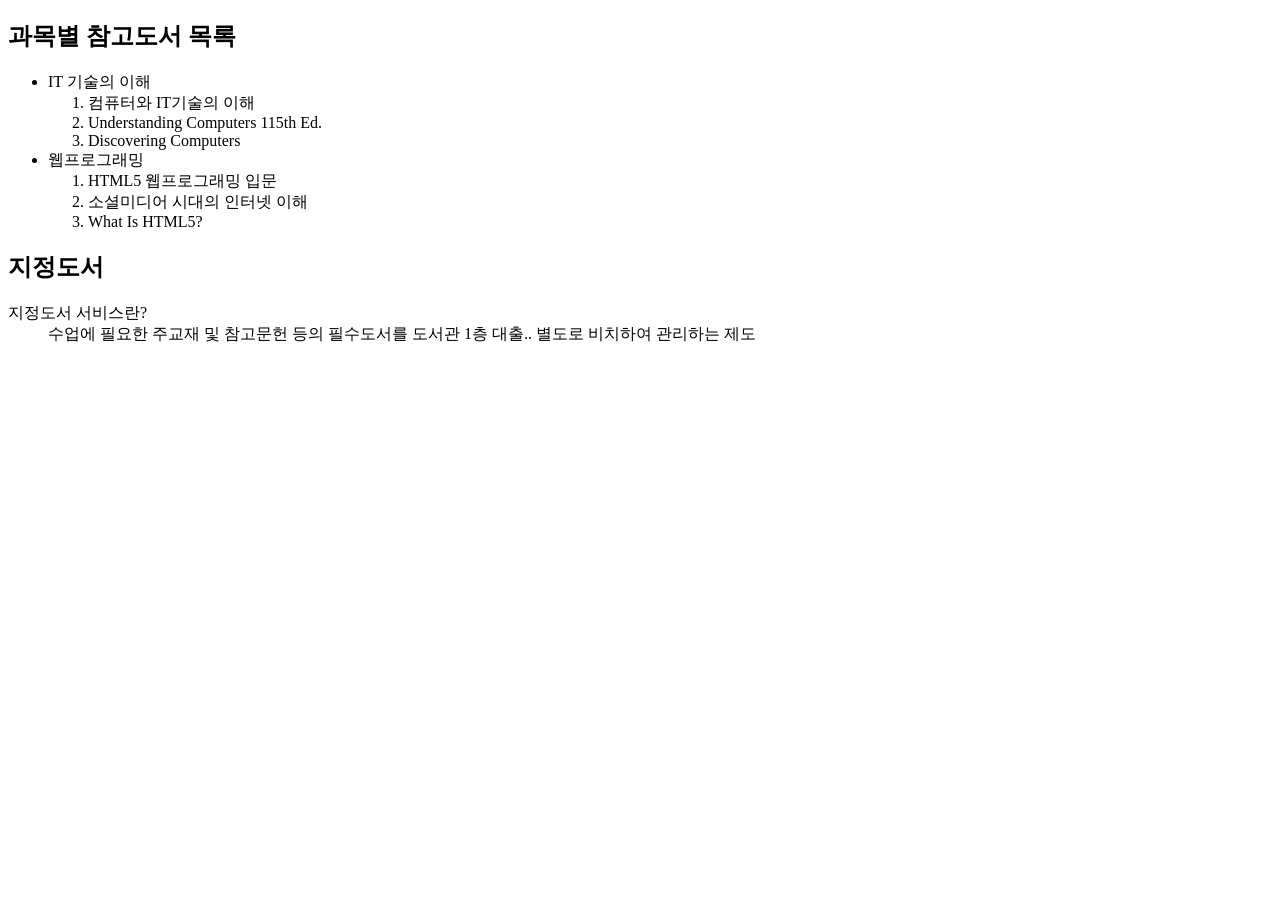
==== index.html @ 1517bb28 "배포 변경" ====
<!DOCTYPE html>
<html>
    <head>
        <meta charset="UTF-8">
    </head>
    <body>
        <h2>과목별 참고도서 목록</h2>
        <ul>
            <li>IT 기술의 이해</li>
            <ol>
                <li>컴퓨터와 IT기술의 이해</li>
                <li>Understanding Computers 115th Ed.</li>
                <li>Discovering Computers</li>
            </ol>
            <li>웹프로그래밍</li>
            <ol>
                <li>HTML5 웹프로그래밍 입문</li>
                <li>소셜미디어 시대의 인터넷 이해</li>
                <li> What Is HTML5?</li>
            </ol>
        </ul>
        <h2>지정도서</h2>
        <dl>
            <dt>지정도서 서비스란?</dt>
            <dd>수업에 필요한 주교재 및 참고문헌 등의 필수도서를 도서관 1층 대출..
                별도로 비치하여 관리하는 제도</dd>
        </dl>
    </body>
</html>
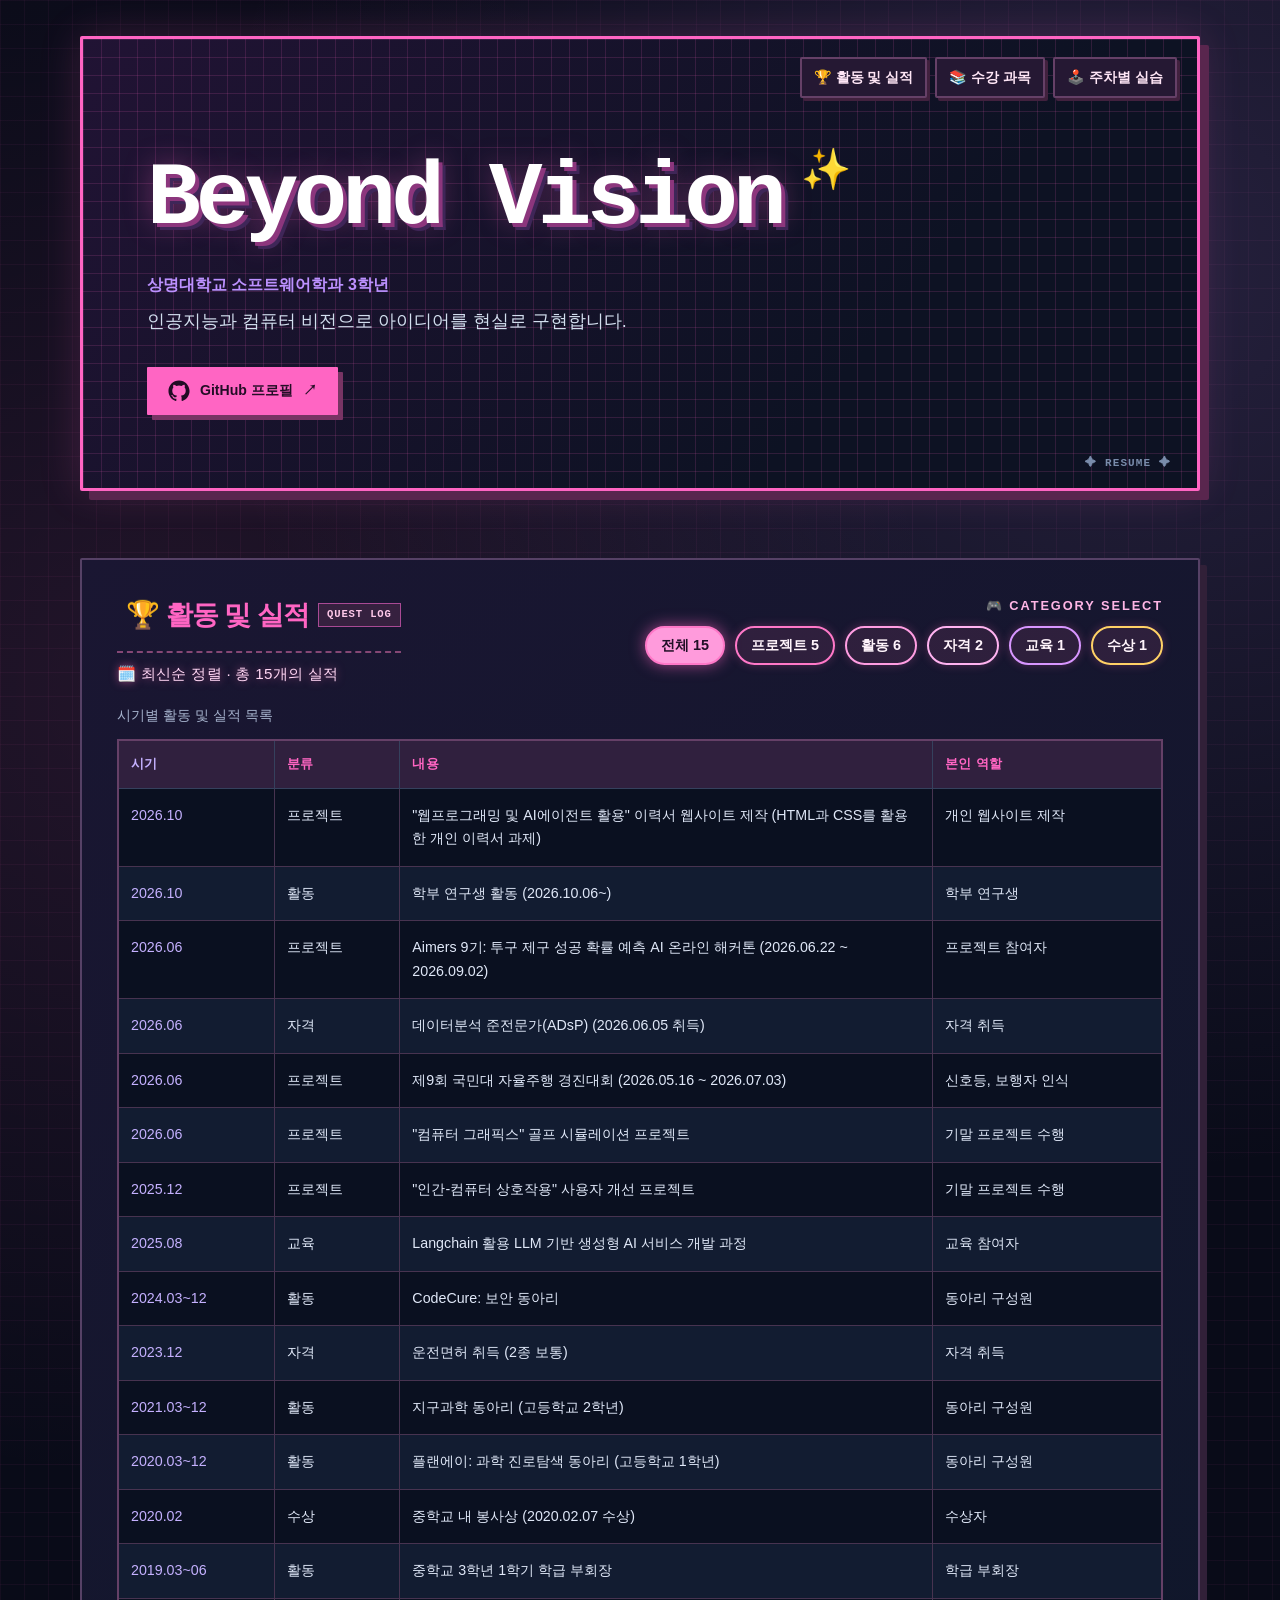
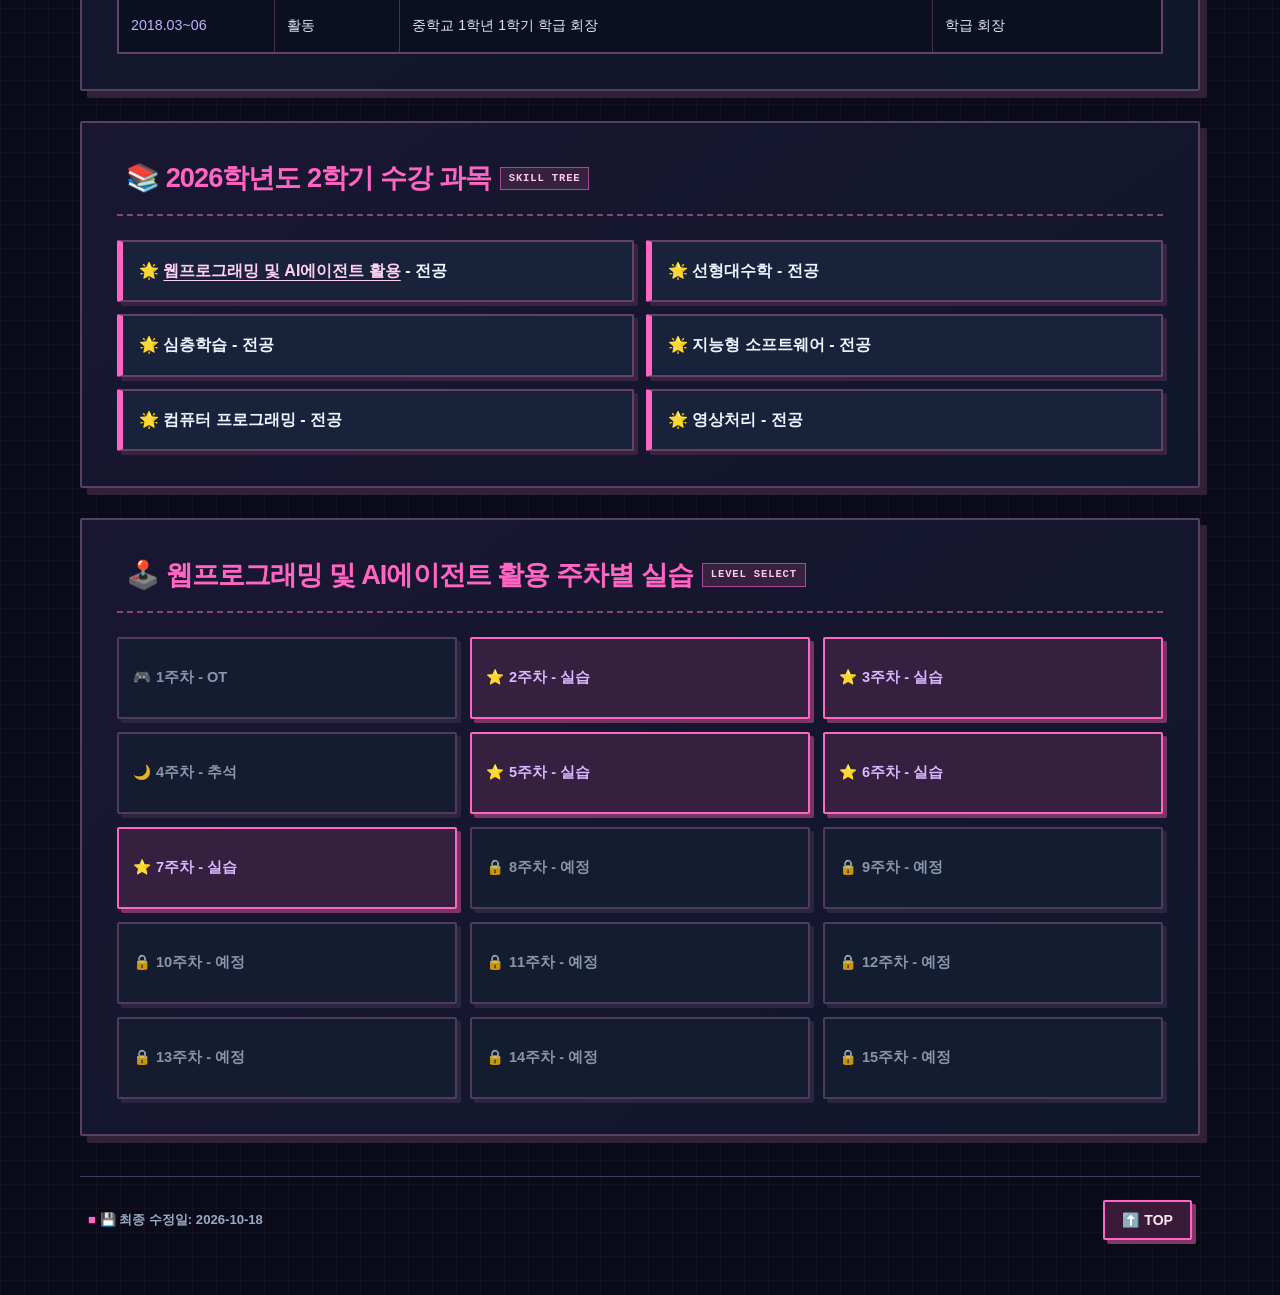
==== commit f5b6dd4a: "resume2" ====
--- a/index.html
+++ b/index.html
@@ -1,29 +1,113 @@
 <!DOCTYPE html>
-<html>
-    <head>
-        <meta charset="UTF-8">
-    </head>
-    <body>
-        <h2>과목별 참고도서 목록</h2>
-        <ul>
-            <li>IT 기술의 이해</li>
-            <ol>
-                <li>컴퓨터와 IT기술의 이해</li>
-                <li>Understanding Computers 115th Ed.</li>
-                <li>Discovering Computers</li>
-            </ol>
-            <li>웹프로그래밍</li>
-            <ol>
-                <li>HTML5 웹프로그래밍 입문</li>
-                <li>소셜미디어 시대의 인터넷 이해</li>
-                <li> What Is HTML5?</li>
-            </ol>
-        </ul>
-        <h2>지정도서</h2>
-        <dl>
-            <dt>지정도서 서비스란?</dt>
-            <dd>수업에 필요한 주교재 및 참고문헌 등의 필수도서를 도서관 1층 대출..
-                별도로 비치하여 관리하는 제도</dd>
-        </dl>
-    </body>
-</html>+
+<html lang="ko">
+<head>
+<meta charset="utf-8"/>
+<meta content="width=device-width, initial-scale=1.0" name="viewport"/>
+<title>Beyond Vision | 개인 이력서</title>
+<link href="style.css" rel="stylesheet"/>
+<script defer="True" src="filter.js"></script></head>
+
+<body>
+<!-- A-01: 상단 목차에서 각 섹션으로 이동 -->
+
+<!-- F-01: 소개 / F-02: GitHub -->
+<header id="top"><nav aria-label="이력서 목차" class="top-nav">
+
+<ul>
+<li><a href="#achievements">🏆 활동 및 실적</a></li>
+<li><a href="#courses">📚 수강 과목</a></li>
+<li><a href="#web-weeks">🕹️ 주차별 실습</a></li>
+</ul>
+</nav>
+
+<h1>Beyond Vision<span aria-hidden="true" class="sparkle"> ✨</span></h1>
+<p>상명대학교 소프트웨어학과 3학년</p>
+<p>인공지능과 컴퓨터 비전으로 아이디어를 현실로 구현합니다.</p>
+<p><a class="github-profile" href="https://github.com/bansiyoung" rel="noopener noreferrer" target="_blank"><img alt="" class="github-mark" src="images/github-mark.svg"/> GitHub 프로필</a></p>
+</header>
+<main>
+<!-- F-03: 실적 목록 -->
+<section aria-labelledby="achievements-title" id="achievements"><div class="achievement-header"><div class="achievement-title-group"><h2 id="achievements-title">🏆 활동 및 실적 <span class="section-label">QUEST LOG</span></h2><p class="achievement-meta" id="achievement-summary">🗓️ 최신순 정렬 · 총 15개의 실적</p></div><div class="achievement-category-box"><p class="category-label">🎮 CATEGORY SELECT</p><div aria-label="실적 분류 필터" class="achievement-categories" role="group"><button aria-pressed="true" class="category-chip is-active" data-filter="전체" type="button">전체 15</button><button aria-pressed="false" class="category-chip" data-filter="프로젝트" type="button">프로젝트 5</button><button aria-pressed="false" class="category-chip" data-filter="활동" type="button">활동 6</button><button aria-pressed="false" class="category-chip" data-filter="자격" type="button">자격 2</button><button aria-pressed="false" class="category-chip" data-filter="교육" type="button">교육 1</button><button aria-pressed="false" class="category-chip" data-filter="수상" type="button">수상 1</button></div></div></div>
+<div class="table-wrapper">
+<table>
+<caption>시기별 활동 및 실적 목록</caption>
+<thead>
+<tr><th scope="col">시기</th><th scope="col">분류</th><th scope="col">내용</th><th scope="col">본인 역할</th></tr>
+</thead>
+<tbody>
+<tr data-category="프로젝트"><td>2026.10</td><td>프로젝트</td><td>"웹프로그래밍 및 AI에이전트 활용" 이력서 웹사이트 제작 (HTML과 CSS를 활용한 개인 이력서 과제)</td><td>개인 웹사이트 제작</td></tr>
+<tr data-category="활동"><td>2026.10</td><td>활동</td><td>학부 연구생 활동 (2026.10.06~)</td><td>학부 연구생</td></tr>
+<tr data-category="프로젝트"><td>2026.06</td><td>프로젝트</td><td>Aimers 9기: 투구 제구 성공 확률 예측 AI 온라인 해커톤 (2026.06.22 ~ 2026.09.02)</td><td>프로젝트 참여자</td></tr>
+<tr data-category="자격"><td>2026.06</td><td>자격</td><td>데이터분석 준전문가(ADsP) (2026.06.05 취득)</td><td>자격 취득</td></tr>
+<tr data-category="프로젝트"><td>2026.06</td><td>프로젝트</td><td>제9회 국민대 자율주행 경진대회 (2026.05.16 ~ 2026.07.03)</td><td>신호등, 보행자 인식</td></tr>
+<tr data-category="프로젝트"><td>2026.06</td><td>프로젝트</td><td>"컴퓨터 그래픽스" 골프 시뮬레이션 프로젝트</td><td>기말 프로젝트 수행</td></tr>
+<tr data-category="프로젝트"><td>2025.12</td><td>프로젝트</td><td>"인간-컴퓨터 상호작용" 사용자 개선 프로젝트</td><td>기말 프로젝트 수행</td></tr>
+<tr data-category="교육"><td>2025.08</td><td>교육</td><td>Langchain 활용 LLM 기반 생성형 AI 서비스 개발 과정</td><td>교육 참여자</td></tr>
+<tr data-category="활동"><td>2024.03~12</td><td>활동</td><td>CodeCure: 보안 동아리</td><td>동아리 구성원</td></tr>
+<tr data-category="자격"><td>2023.12</td><td>자격</td><td>운전면허 취득 (2종 보통)</td><td>자격 취득</td></tr>
+<tr data-category="활동"><td>2021.03~12</td><td>활동</td><td>지구과학 동아리 (고등학교 2학년)</td><td>동아리 구성원</td></tr>
+<tr data-category="활동"><td>2020.03~12</td><td>활동</td><td>플랜에이: 과학 진로탐색 동아리 (고등학교 1학년)</td><td>동아리 구성원</td></tr>
+<tr data-category="수상"><td>2020.02</td><td>수상</td><td>중학교 내 봉사상 (2020.02.07 수상)</td><td>수상자</td></tr>
+<tr data-category="활동"><td>2019.03~06</td><td>활동</td><td>중학교 3학년 1학기 학급 부회장</td><td>학급 부회장</td></tr>
+<tr data-category="활동"><td>2018.03~06</td><td>활동</td><td>중학교 1학년 1학기 학급 회장</td><td>학급 회장</td></tr>
+</tbody>
+</table>
+</div>
+</section>
+<!-- F-04: 수강 과목 -->
+<section aria-labelledby="courses-title" id="courses">
+<h2 id="courses-title">📚 2026학년도 2학기 수강 과목 <span class="section-label">SKILL TREE</span></h2>
+<ul>
+<li><a href="#web-weeks">웹프로그래밍 및 AI에이전트 활용</a> - 전공</li>
+<li>선형대수학 - 전공</li>
+<li>심층학습 - 전공</li>
+<li>지능형 소프트웨어 - 전공</li>
+<li>컴퓨터 프로그래밍 - 전공</li>
+<li>영상처리 - 전공</li>
+</ul>
+</section>
+<!-- F-05: 주차별 실습 -->
+<section aria-labelledby="web-weeks-title" id="web-weeks">
+<h2 id="web-weeks-title">🕹️ 웹프로그래밍 및 AI에이전트 활용 주차별 실습 <span class="section-label">LEVEL SELECT</span></h2>
+<ol>
+<li>1주차 - OT</li>
+<li><a href="doc01.html">2주차 - 실습</a></li>
+<li><a href="web/doc02.html">3주차 - 실습</a></li>
+<li>4주차 - 추석</li>
+<li><a href="doc05.html">5주차 - 실습</a></li>
+<li><a href="doc04.html">6주차 - 실습</a></li>
+<li><a href="doc07.html">7주차 - 실습</a></li>
+<li>8주차 - 예정</li><li>9주차 - 예정</li><li>10주차 - 예정</li>
+<li>11주차 - 예정</li><li>12주차 - 예정</li><li>13주차 - 예정</li>
+<li>14주차 - 예정</li><li>15주차 - 예정</li>
+</ol>
+</section>
+</main>
+<!-- F-06: 최종 수정일 / A-02: 맨 위로 가기 -->
+<footer>
+<p>💾 최종 수정일: 2026-10-18</p>
+<a aria-label="페이지 맨 위로 이동" class="back-to-top" href="#top">⬆️ TOP</a>
+</footer>
+
+<script>
+    const weekLinks = document.querySelectorAll("#web-weeks a");
+
+    weekLinks.forEach(function(link, index) {
+        const key = "clicked-week-" + index;
+
+        // 이번 탭에서 클릭한 적이 있는지 확인
+        if (sessionStorage.getItem(key) === "true") {
+            link.classList.add("week-clicked");
+        }
+
+        // 클릭하면 색상 변경 및 기록
+        link.addEventListener("click", function() {
+            sessionStorage.setItem(key, "true");
+            link.classList.add("week-clicked");
+        });
+    });
+</script>
+
+</body>
+</html>
--- a/style.css
+++ b/style.css
@@ -0,0 +1,556 @@
+/* ==========================================================
+   BEYOND VISION — Neon Pixel Portfolio
+   Q-CSS: 모든 시각적 표현은 외부 CSS 파일에서 관리합니다.
+   ========================================================== */
+
+/* 01. 공통 색상 및 크기 — 네온 핑크 테마 */
+:root {
+    --bg: #090b18;
+    --panel: #10172b;
+    --panel-light: #18223b;
+    --text: #edf4ff;
+    --muted: #a5b2cc;
+    --neon: #ff65c3;
+    --violet: #bc91ff;
+    --pink: #ff9bdc;
+    --line: #35415d;
+    --radius: 14px;
+}
+
+/* 02. 기본 스타일 */
+* { box-sizing: border-box; }
+html { scroll-behavior: smooth; }
+body {
+    margin: 0;
+    color: var(--text);
+    background-color: var(--bg);
+    background-image:
+        linear-gradient(#ff65c30b 1px, transparent 1px),
+        linear-gradient(90deg, #ff65c30b 1px, transparent 1px),
+        radial-gradient(circle at 70% 5%, #643ec940, transparent 36%);
+    background-size: 34px 34px, 34px 34px, auto;
+    font-family: "Pretendard", "Apple SD Gothic Neo", "Malgun Gothic", Arial, sans-serif;
+    line-height: 1.65;
+    overflow-wrap: anywhere;
+}
+a { color: var(--neon); text-underline-offset: 4px; }
+a:hover { color: #fff; }
+a:focus-visible { outline: 3px dashed var(--pink); outline-offset: 5px; }
+
+/* 03. 레이아웃 공통 */
+header, main, footer { width: min(1120px, calc(100% - 40px)); margin-inline: auto; }
+section { scroll-margin-top: 30px; }
+
+/* 04. 상단: 게임 시작 화면 */
+header {
+    position: relative;
+    margin-top: 36px;
+    padding: 64px clamp(22px, 5vw, 72px);
+    border: 2px solid var(--neon);
+    border-radius: var(--radius);
+    background: linear-gradient(135deg, #151c35 0%, #0d1223 70%);
+    box-shadow: 7px 7px 0 #2b3551, 0 0 42px #ff65c32e, inset 0 0 32px #ff65c312;
+    overflow: hidden;
+}
+header::after {
+    content: "[ 01 ]  RESUME";
+    position: absolute;
+    right: 26px;
+    bottom: 19px;
+    color: #798cab;
+    font: 700 11px Consolas, "Courier New", monospace;
+    letter-spacing: .1em;
+}
+header h1 {
+    width: fit-content;
+    margin: 0 0 24px;
+    color: #fff;
+    font: 900 clamp(2.7rem, 7vw, 5.7rem)/1.08 Consolas, "Courier New", monospace;
+    letter-spacing: -.055em;
+    text-shadow: 4px 4px 0 #644da5, 0 0 26px #ab83ff66;
+}
+header p { max-width: 700px; margin: 9px 0; }
+header p:nth-of-type(1) { color: var(--violet); font-weight: 800; }
+header p:nth-of-type(2) { color: #d2deee; font-size: 1.12rem; }
+header p:last-child { margin-top: 30px; }
+header a {
+    display: inline-block;
+    padding: 11px 19px;
+    border: 2px solid var(--neon);
+    border-radius: 5px;
+    color: #240d26;
+    background: var(--neon);
+    text-decoration: none;
+    font: 800 .88rem Consolas, "Malgun Gothic", sans-serif;
+    box-shadow: 4px 4px 0 #783464;
+    transition: transform .15s, box-shadow .15s, background-color .15s;
+}
+header a::after { content: "  ↗"; }
+header a:hover { transform: translate(-2px,-2px); box-shadow: 6px 6px 0 #783464; background: #ffd1ed; color: #240d26; }
+
+/* 05. 콘텐츠 구역: 게임 미션 패널 */
+main { padding-top: 37px; }
+section {
+    margin: 30px 0;
+    padding: clamp(19px, 3vw, 35px);
+    background: linear-gradient(150deg, var(--panel), #0e1426);
+    border: 1px solid var(--line);
+    border-radius: var(--radius);
+    box-shadow: 5px 5px 0 #222a42;
+}
+section h2 {
+    margin: 0 0 24px;
+    padding-bottom: 15px;
+    border-bottom: 1px solid var(--line);
+    color: var(--neon);
+    font-size: clamp(1.25rem, 2.8vw, 1.7rem);
+    letter-spacing: -.035em;
+}
+section h2::before { content: "▸ "; color: var(--pink); }
+
+/* 06. 실적 표: 게임 기록창 */
+table {
+    width: 100%;
+    border: 1px solid var(--line);
+    border-collapse: collapse;
+    background: #0a1020;
+    table-layout: fixed;
+}
+caption { padding: 0 0 12px; color: var(--muted); text-align: left; font-size: .88rem; }
+th, td { padding: 15px 12px; border: 1px solid var(--line); text-align: left; vertical-align: top; }
+th { background: #222042; color: var(--neon); font: 800 .8rem Consolas, "Malgun Gothic", sans-serif; letter-spacing: .03em; }
+td { color: #e0e8f8; font-size: .89rem; }
+th:nth-child(1), td:nth-child(1) { width: 15%; color: #c5b1ff; font-variant-numeric: tabular-nums; }
+th:nth-child(2), td:nth-child(2) { width: 12%; }
+th:nth-child(3), td:nth-child(3) { width: 51%; }
+th:nth-child(4), td:nth-child(4) { width: 22%; }
+tbody tr:nth-child(even) { background: #121c31; }
+tbody tr:hover { background: #31203f; }
+
+/* 07. 수강 과목: 스킬 인벤토리 */
+#courses ul { display: grid; grid-template-columns: repeat(2, minmax(0, 1fr)); gap: 12px; padding: 0; margin: 0; list-style: none; }
+#courses li {
+    padding: 16px;
+    border: 1px solid #414264;
+    border-left: 4px solid var(--violet);
+    border-radius: 6px;
+    background: var(--panel-light);
+    font-weight: 650;
+    transition: border-color .15s, transform .15s;
+}
+#courses li:hover { border-color: var(--neon); transform: translateY(-2px); }
+#courses li::before { content: "✦ "; color: var(--neon); }
+#courses a { color: #ffd0ef; }
+
+/* 08. 주차별 실습: 레벨 선택 메뉴 */
+#web-weeks ol { display: grid; grid-template-columns: repeat(3, minmax(0, 1fr)); gap: 13px; padding: 0; margin: 0; list-style: none; counter-reset: week; }
+#web-weeks li {
+    min-height: 82px;
+    padding: 17px 14px;
+    display: flex;
+    align-items: center;
+    border: 1px solid #414969;
+    border-radius: 7px;
+    background: #151d31;
+    color: #99a7c1;
+    font: 700 .91rem/1.5 Consolas, "Malgun Gothic", sans-serif;
+}
+#web-weeks li:has(a) { border-color: #ad4490; background: linear-gradient(120deg, #39203d, #17223a); box-shadow: inset 4px 0 0 var(--neon); }
+#web-weeks li a { display: block; width: 100%; color: var(--neon); text-decoration: none; }
+#web-weeks li:has(a):hover { background: #412245; border-color: var(--neon); }
+#web-weeks li:not(:has(a)) { opacity: .88; }
+
+/* 09. 하단 */
+footer { margin-top: 40px; margin-bottom: 32px; padding: 23px 8px; border-top: 1px solid var(--line); color: #9caac5; font: 700 .82rem Consolas, "Malgun Gothic", sans-serif; text-align: center; }
+footer p { margin: 0; }
+footer p::before { content: "■ "; color: var(--neon); }
+
+/* 10. 태블릿 및 모바일 반응형 */
+@media (max-width: 760px) {
+    header { padding: 44px 24px 56px; }
+    #courses ul { grid-template-columns: 1fr; }
+    #web-weeks ol { grid-template-columns: repeat(2, minmax(0, 1fr)); }
+    th, td { padding: 10px 7px; font-size: .77rem; }
+    th:nth-child(1), td:nth-child(1) { width: 18%; }
+    th:nth-child(2), td:nth-child(2) { width: 13%; }
+    th:nth-child(3), td:nth-child(3) { width: 45%; }
+    th:nth-child(4), td:nth-child(4) { width: 24%; }
+}
+@media (max-width: 520px) {
+    header, main, footer { width: calc(100% - 24px); }
+    header { margin-top: 16px; padding: 36px 18px 60px; }
+    header::before { letter-spacing: .06em; font-size: 10px; }
+    header h1 { font-size: clamp(2.25rem, 11vw, 3.3rem); }
+    header p:nth-of-type(2) { font-size: 1rem; }
+    section { padding: 16px 12px; }
+    /* 모바일에서는 각 실적의 정보가 쌓이도록 변경하여 가로 넘침을 방지 */
+    table, thead, tbody, tr, th, td { display: block; }
+    thead { position: absolute; width: 1px; height: 1px; overflow: hidden; clip-path: inset(50%); }
+    table { border: 0; background: transparent; }
+    tbody { display: grid; gap: 12px; }
+    tbody tr { display: grid; grid-template-columns: 1fr 1fr; border: 1px solid var(--line); border-radius: 8px; padding: 10px; background: #121b30; }
+    td, td:nth-child(1), td:nth-child(2), td:nth-child(3), td:nth-child(4) { width: 100%; border: 0; padding: 7px; }
+    td:nth-child(1), td:nth-child(2) { grid-column: span 1; font-size: .8rem; }
+    td:nth-child(3), td:nth-child(4) { grid-column: 1 / -1; }
+    td:nth-child(3) { font-weight: 700; }
+    td:nth-child(4) { color: var(--muted); border-top: 1px dashed #3b4867; }
+    td:nth-child(4)::before { content: "ROLE  /  "; color: var(--neon); font-size: .75rem; }
+    #web-weeks ol { grid-template-columns: 1fr 1fr; gap: 8px; }
+    #web-weeks li { min-height: 72px; padding: 12px 9px; font-size: .76rem; }
+}
+@media (prefers-reduced-motion: reduce) { html { scroll-behavior: auto; } *, *::before, *::after { transition: none !important; } }
+
+/* 11. 가산점 A-01: 페이지 상단 목차 네비게이션 */
+.top-nav {
+    width: min(1120px, calc(100% - 40px));
+    margin: 20px auto 0;
+    padding: 12px 18px;
+    display: flex;
+    flex-wrap: wrap;
+    justify-content: space-between;
+    align-items: center;
+    gap: 14px;
+    border: 1px solid #a94a95;
+    border-radius: 10px;
+    background: #160f28;
+    box-shadow: 0 0 18px #ff65c320;
+}
+.top-nav .nav-brand {
+    font: 800 .82rem Consolas, "Courier New", monospace;
+    letter-spacing: .1em;
+    text-decoration: none;
+    color: var(--neon);
+}
+.top-nav ul {
+    display: flex;
+    flex-wrap: wrap;
+    gap: 8px;
+    list-style: none;
+    margin: 0;
+    padding: 0;
+}
+.top-nav li a {
+    display: block;
+    padding: 8px 12px;
+    border: 1px solid #654067;
+    border-radius: 5px;
+    background: #251833;
+    color: #ffe6f6;
+    text-decoration: none;
+    font-weight: 700;
+    font-size: .88rem;
+    transition: background-color .18s, border-color .18s;
+}
+.top-nav li a:hover,
+.top-nav li a:focus-visible {
+    background: #52234a;
+    border-color: var(--neon);
+}
+/* 내부 링크 도착 지점에 여유 확보 */
+#top, #achievements, #courses, #web-weeks { scroll-margin-top: 18px; }
+
+/* 12. 가산점 A-02: 맨 위로 돌아가는 버튼 */
+footer {
+    display: flex;
+    align-items: center;
+    justify-content: space-between;
+    gap: 16px;
+}
+.back-to-top {
+    display: inline-block;
+    padding: 10px 17px;
+    border: 2px solid var(--neon);
+    border-radius: 5px;
+    background: #391b39;
+    color: #ffe6f6;
+    font: 800 .88rem Consolas, "Malgun Gothic", sans-serif;
+    text-decoration: none;
+    box-shadow: 3px 3px 0 #813866;
+}
+.back-to-top:hover { color: #170c1a; background: var(--neon); }
+
+@media (max-width: 520px) {
+    .top-nav { width: calc(100% - 24px); padding: 12px; }
+    .top-nav ul { width: 100%; }
+    .top-nav li { flex: 1 1 auto; }
+    .top-nav li a { font-size: .78rem; text-align: center; padding: 8px 6px; }
+    footer { flex-wrap: wrap; justify-content: center; }
+}
+
+
+/* ==========================================================
+   13. PIXEL CUTE UPDATE — 기존 핑크 네온 팔레트 유지
+   이 부분은 기존 CSS 뒤에 덧붙여 디자인을 덮어씁니다.
+   ========================================================== */
+:root {
+    --radius: 3px;
+}
+body {
+    background-image:
+        linear-gradient(#ff65c30c 1px, transparent 1px),
+        linear-gradient(90deg, #ff65c30c 1px, transparent 1px),
+        radial-gradient(circle at 12% 24%, #ff65c31b, transparent 32%),
+        radial-gradient(circle at 88% 9%, #bc91ff2a, transparent 32%);
+    background-size: 24px 24px, 24px 24px, auto, auto;
+}
+/* 깔끔한 각진 창, 도트 그림자 */
+.top-nav, header, section, .back-to-top,
+.top-nav li a, header a, #courses li, #web-weeks li {
+    border-radius: 2px;
+}
+.top-nav {
+    border: 2px solid var(--neon);
+    box-shadow: 5px 5px 0 #52234a, 0 0 18px #ff65c322;
+}
+.top-nav .nav-brand { letter-spacing: .04em; }
+.top-nav li a {
+    border: 2px solid #654067;
+    box-shadow: 3px 3px 0 #41213e;
+}
+.top-nav li a:hover { transform: translate(-2px, -2px); box-shadow: 5px 5px 0 #41213e; }
+header {
+    border-width: 3px;
+    background:
+        linear-gradient(90deg, #ff65c324 1px, transparent 1px),
+        linear-gradient(#ff65c324 1px, transparent 1px),
+        linear-gradient(130deg, #211334, #0d1223 70%);
+    background-size: 18px 18px, 18px 18px, auto;
+    box-shadow: 9px 9px 0 #59264e, 0 0 42px #ff65c32e;
+}
+header::after { content: "✦  RESUME  ✦"; }
+.player-status {
+    display: inline-flex;
+    flex-wrap: wrap;
+    align-items: center;
+    gap: 12px;
+    width: fit-content;
+    margin: 0 0 18px;
+    padding: 7px 12px;
+    border: 2px solid #a94a95;
+    color: #ffd1ed;
+    background: #311b3b;
+    font: 800 .72rem/1.5 Consolas, "Courier New", monospace;
+}
+.player-status span { color: #d9b7ff; }
+header h1 {
+    text-shadow: 4px 4px 0 #8c367d, 7px 7px 0 #3f2658, 0 0 28px #ff65c35c;
+}
+.sparkle { font-size: .45em; vertical-align: top; text-shadow: none; }
+header a {
+    border-radius: 1px;
+    box-shadow: 5px 5px 0 #783464;
+}
+section {
+    border: 2px solid #564166;
+    box-shadow: 7px 7px 0 #312038;
+    background: linear-gradient(145deg, #1a1632, #10172b);
+}
+section h2 {
+    display: flex;
+    align-items: center;
+    flex-wrap: wrap;
+    gap: 9px;
+    line-height: 1.5;
+    border-bottom: 2px dashed #854775;
+}
+section h2::before { content: ""; }
+.section-label {
+    display: inline-block;
+    padding: 3px 8px;
+    border: 1px solid #a94a95;
+    color: #ffc9ea;
+    background: #36213f;
+    font: 800 .66rem/1.5 Consolas, monospace;
+    letter-spacing: .08em;
+}
+.table-wrapper { overflow-x: auto; }
+table { min-width: 680px; border: 2px solid #654067; }
+th { background: #30203e; }
+td { border-color: #473350; }
+tbody tr:hover { background: #3e234a; }
+#courses li {
+    border: 2px solid #654067;
+    border-left: 6px solid var(--neon);
+    box-shadow: 4px 4px 0 #382440;
+}
+#courses li::before { content: "🌟 "; }
+#web-weeks li {
+    border: 2px solid #564166;
+    box-shadow: 4px 4px 0 #2e2844;
+}
+#web-weeks li:has(a) {
+    border-color: var(--neon);
+    background: #35203f;
+    box-shadow: 4px 4px 0 #783464;
+}
+#web-weeks li:has(a)::before { content: "⭐ "; margin-right: 5px; }
+#web-weeks li:not(:has(a))::before { content: "🔒 "; margin-right: 5px; }
+#web-weeks li:nth-child(1):not(:has(a))::before { content: "🎮 "; }
+#web-weeks li:nth-child(4):not(:has(a))::before { content: "🌙 "; }
+#web-weeks li:has(a):hover { transform: translate(-2px,-2px); }
+.back-to-top { border: 2px solid var(--neon); box-shadow: 4px 4px 0 #813866; }
+@media (max-width: 520px) {
+    header { padding: 32px 17px 62px; }
+    header::after { font-size: 9px; right: 15px; }
+    .player-status { font-size: .62rem; }
+    section { box-shadow: 4px 4px 0 #312038; }
+    table { min-width: 0; border: 0; }
+    #web-weeks li { box-shadow: 2px 2px 0 #2e2844; }
+    .section-label { font-size: .6rem; }
+}
+
+
+/* A-03: 실적 카테고리별 보기 — 기존 네온 핑크 디자인 유지 */
+.achievement-header {
+    display: flex;
+    justify-content: space-between;
+    align-items: flex-start;
+    flex-wrap: wrap;
+    gap: 20px;
+    margin-bottom: 18px;
+}
+.achievement-title-group h2 { margin-bottom: 8px; }
+.achievement-meta {
+    margin: 0;
+    color: #ffd6f4;
+    font-size: .95rem;
+    letter-spacing: .02em;
+    text-shadow: 0 0 8px #ff69b480;
+}
+.achievement-category-box {
+    display: flex;
+    flex-direction: column;
+    align-items: flex-end;
+    max-width: 530px;
+    gap: 10px;
+}
+.category-label {
+    margin: 0;
+    color: #ffb6e6;
+    font-size: .8rem;
+    font-weight: 700;
+    letter-spacing: .15em;
+}
+.achievement-categories {
+    display: flex;
+    flex-wrap: wrap;
+    justify-content: flex-end;
+    gap: 10px;
+}
+.category-chip {
+    cursor: pointer;
+    padding: 8px 14px;
+    border: 2px solid #ff78c8;
+    border-radius: 999px;
+    background: #ff69b41a;
+    color: #fff4fb;
+    font-family: inherit;
+    font-size: .9rem;
+    font-weight: 700;
+    box-shadow: 0 0 10px #ff69b440;
+    transition: background-color .2s, transform .2s, box-shadow .2s;
+}
+.category-chip:hover { transform: translateY(-2px); background: #ff65c333; }
+.category-chip:focus-visible { outline: 3px dashed #ffd6f4; outline-offset: 3px; }
+.category-chip.is-active {
+    color: #221027;
+    background: #ff9bdc;
+    box-shadow: 0 0 15px #ff65c399;
+}
+.category-chip[data-filter="활동"] { border-color: #ff9de2; }
+.category-chip[data-filter="자격"] { border-color: #ffb3f0; }
+.category-chip[data-filter="교육"] { border-color: #d896ff; }
+.category-chip[data-filter="수상"] { border-color: #ffd166; }
+#achievements tbody tr[hidden] { display: none !important; }
+@media (max-width: 768px) {
+    .achievement-header { flex-direction: column; align-items: flex-start; }
+    .achievement-category-box { align-items: flex-start; }
+    .achievement-categories { justify-content: flex-start; }
+}
+
+/* 목차를 메인 Beyond Vision 패널 오른쪽 상단에 배치 */
+header { padding-top: 112px; }
+header > .top-nav {
+    position: absolute;
+    top: 18px;
+    right: 20px;
+    left: auto;
+    z-index: 2;
+    width: auto;
+    max-width: calc(100% - 40px);
+    margin: 0;
+    padding: 0;
+    border: 0;
+    background: transparent;
+    box-shadow: none;
+    justify-content: flex-end;
+}
+header > .top-nav ul { justify-content: flex-end; }
+header > .top-nav .nav-brand { display: none; }
+
+/* 벚꽃 대신 GitHub 고양이 마크 */
+header a.github-profile {
+    display: inline-flex;
+    align-items: center;
+    gap: 10px;
+}
+.github-mark {
+    display: block;
+    width: 22px;
+    height: 22px;
+    flex: 0 0 22px;
+}
+
+@media (max-width: 760px) {
+    header { padding-top: 135px; }
+    header > .top-nav { top: 14px; right: 12px; max-width: calc(100% - 24px); }
+}
+@media (max-width: 520px) {
+    header { padding-top: 170px; }
+    header > .top-nav { left: 12px; right: 12px; max-width: none; }
+    header > .top-nav ul { justify-content: flex-start; }
+}
+
+/* 헤더 안으로 목차가 이동해도 GitHub 버튼 스타일을 물려받지 않도록 분리 */
+header > .top-nav li a {
+    display: block;
+    padding: 8px 12px;
+    border: 2px solid #654067;
+    border-radius: 2px;
+    background: #251833;
+    color: #ffe6f6;
+    box-shadow: 3px 3px 0 #41213e;
+    font: 700 .88rem/1.5 "Pretendard", "Malgun Gothic", sans-serif;
+    transform: none;
+}
+header > .top-nav li a::after { content: none; }
+header > .top-nav li a:hover {
+    color: #fff;
+    background: #52234a;
+    border-color: var(--neon);
+    transform: translate(-2px, -2px);
+    box-shadow: 5px 5px 0 #41213e;
+}
+@media (max-width: 520px) {
+    header > .top-nav li a { font-size: .78rem; padding: 8px 6px; }
+}
+
+
+
+/* 방문 여부와 관계없이 기본 색상 유지 */
+#web-weeks li a:link,
+#web-weeks li a:visited {
+    color: #d9b8ff;
+}
+
+/* 이번 탭에서 클릭한 주차만 핑크색 */
+#web-weeks li a.week-clicked,
+#web-weeks li a.week-clicked:visited {
+    color: #ff65c3;
+}
+
+/* 마우스를 올렸을 때 흰색 */
+#web-weeks li a:hover {
+    color: #ffffff;
+}
+
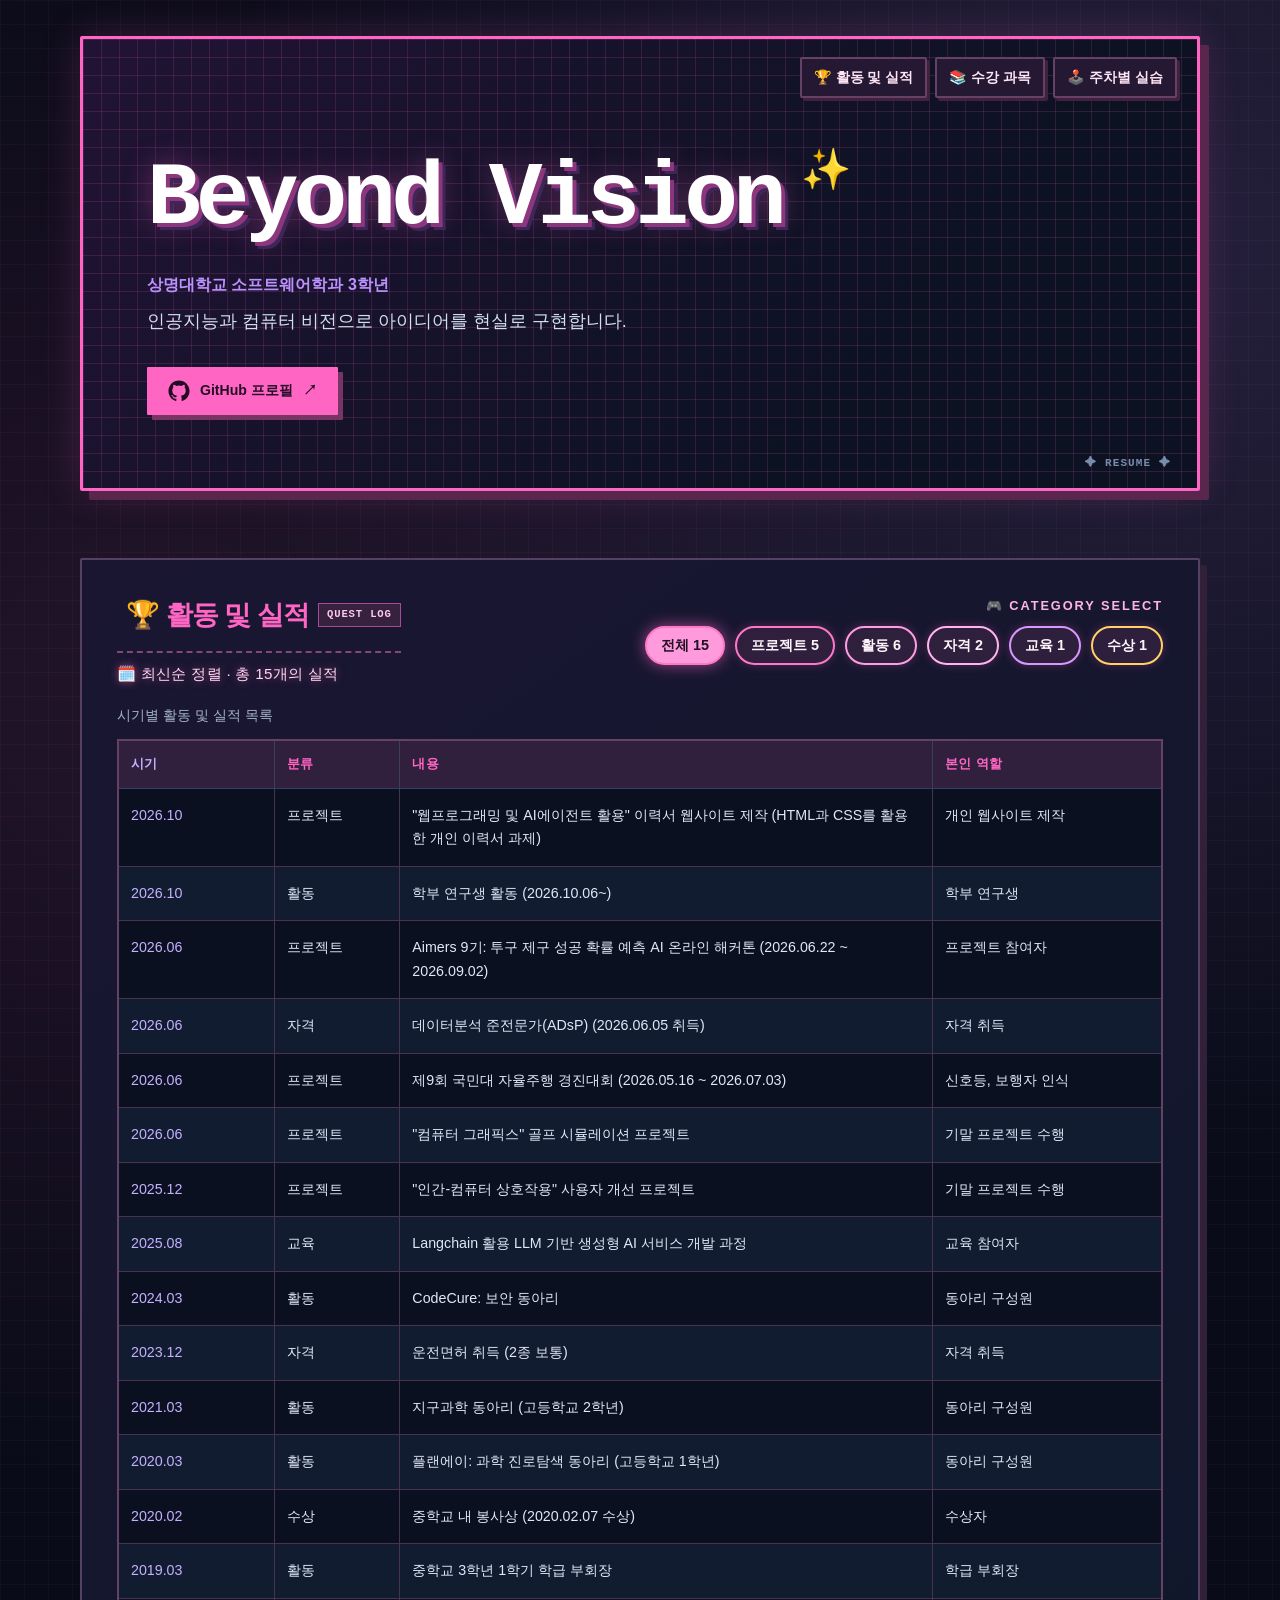
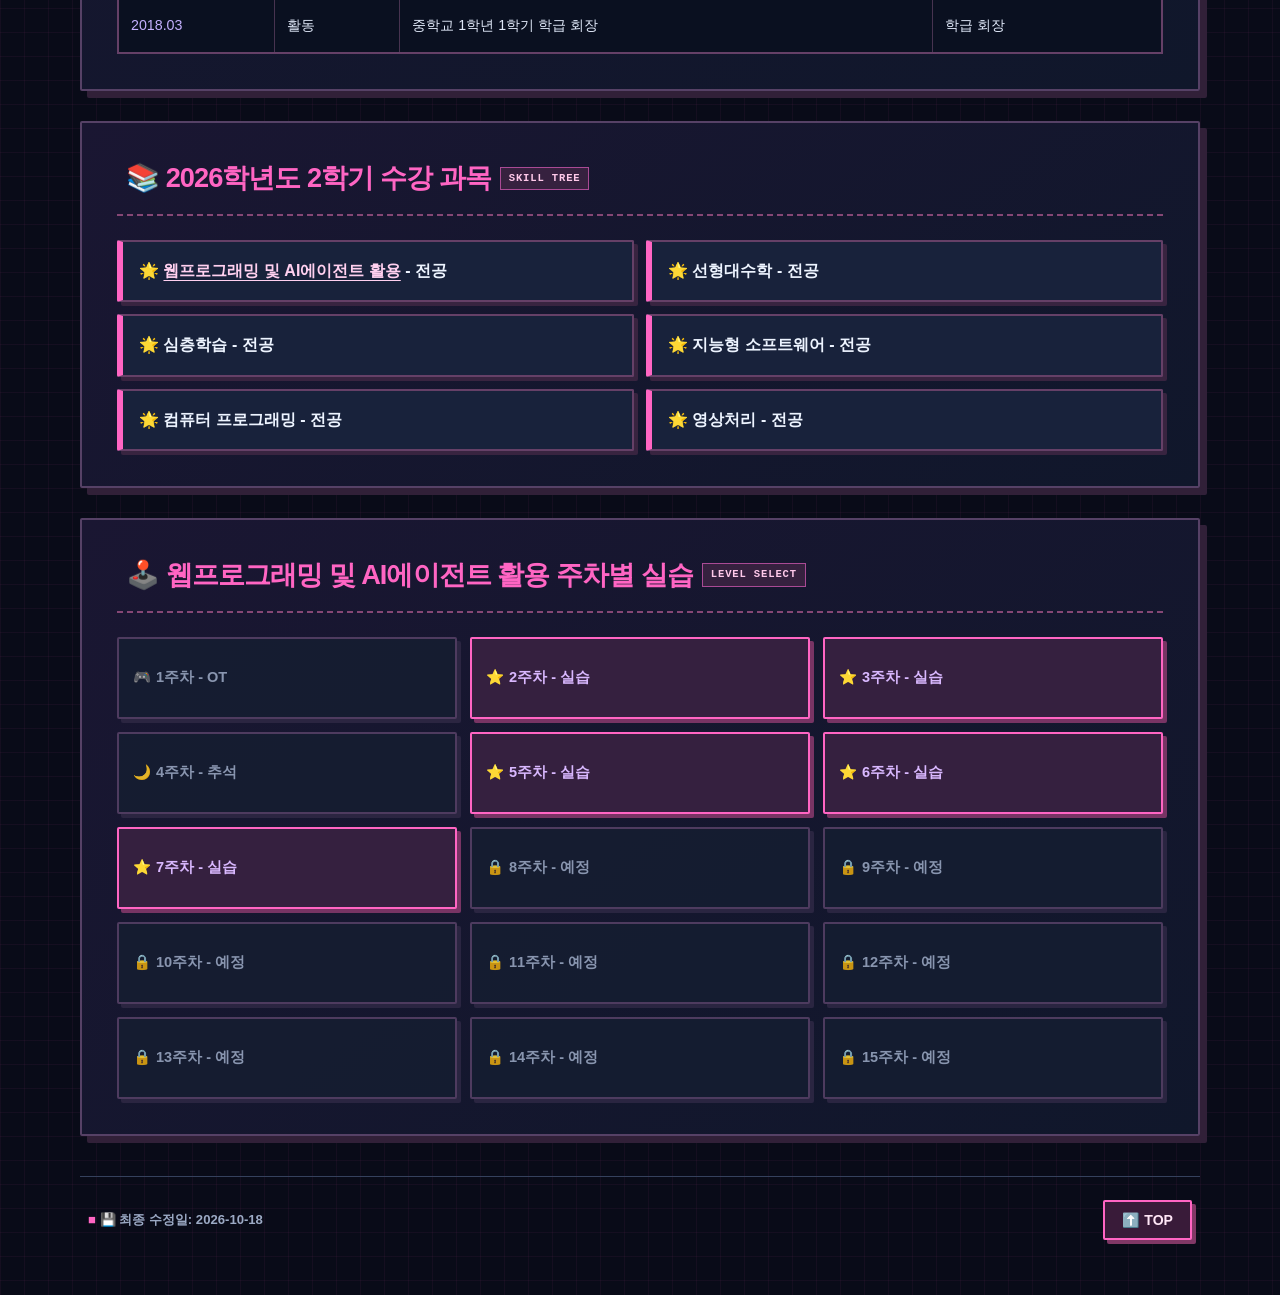
==== commit 32478874: "resume4" ====
--- a/index.html
+++ b/index.html
@@ -6,7 +6,8 @@
 <meta content="width=device-width, initial-scale=1.0" name="viewport"/>
 <title>Beyond Vision | 개인 이력서</title>
 <link href="style.css" rel="stylesheet"/>
-<script defer="True" src="filter.js"></script></head>
+<script defer="True" src="filter.js"></script>
+</head>
 
 <body>
 <!-- A-01: 상단 목차에서 각 섹션으로 이동 -->
@@ -15,10 +16,11 @@
 <header id="top"><nav aria-label="이력서 목차" class="top-nav">
 
 <ul>
-<li><a href="#achievements">🏆 활동 및 실적</a></li>
-<li><a href="#courses">📚 수강 과목</a></li>
-<li><a href="#web-weeks">🕹️ 주차별 실습</a></li>
+    <li><a href="#achievements">🏆 활동 및 실적</a></li>
+    <li><a href="#courses">📚 수강 과목</a></li>
+    <li><a href="#web-weeks">🕹️ 주차별 실습</a></li>
 </ul>
+
 </nav>
 
 <h1>Beyond Vision<span aria-hidden="true" class="sparkle"> ✨</span></h1>
@@ -34,7 +36,7 @@
 <caption>시기별 활동 및 실적 목록</caption>
 <thead>
 <tr><th scope="col">시기</th><th scope="col">분류</th><th scope="col">내용</th><th scope="col">본인 역할</th></tr>
-</thead>
+</thead> 
 <tbody>
 <tr data-category="프로젝트"><td>2026.10</td><td>프로젝트</td><td>"웹프로그래밍 및 AI에이전트 활용" 이력서 웹사이트 제작 (HTML과 CSS를 활용한 개인 이력서 과제)</td><td>개인 웹사이트 제작</td></tr>
 <tr data-category="활동"><td>2026.10</td><td>활동</td><td>학부 연구생 활동 (2026.10.06~)</td><td>학부 연구생</td></tr>
@@ -44,15 +46,15 @@
 <tr data-category="프로젝트"><td>2026.06</td><td>프로젝트</td><td>"컴퓨터 그래픽스" 골프 시뮬레이션 프로젝트</td><td>기말 프로젝트 수행</td></tr>
 <tr data-category="프로젝트"><td>2025.12</td><td>프로젝트</td><td>"인간-컴퓨터 상호작용" 사용자 개선 프로젝트</td><td>기말 프로젝트 수행</td></tr>
 <tr data-category="교육"><td>2025.08</td><td>교육</td><td>Langchain 활용 LLM 기반 생성형 AI 서비스 개발 과정</td><td>교육 참여자</td></tr>
-<tr data-category="활동"><td>2024.03~12</td><td>활동</td><td>CodeCure: 보안 동아리</td><td>동아리 구성원</td></tr>
+<tr data-category="활동"><td>2024.03</td><td>활동</td><td>CodeCure: 보안 동아리</td><td>동아리 구성원</td></tr>
 <tr data-category="자격"><td>2023.12</td><td>자격</td><td>운전면허 취득 (2종 보통)</td><td>자격 취득</td></tr>
-<tr data-category="활동"><td>2021.03~12</td><td>활동</td><td>지구과학 동아리 (고등학교 2학년)</td><td>동아리 구성원</td></tr>
-<tr data-category="활동"><td>2020.03~12</td><td>활동</td><td>플랜에이: 과학 진로탐색 동아리 (고등학교 1학년)</td><td>동아리 구성원</td></tr>
+<tr data-category="활동"><td>2021.03</td><td>활동</td><td>지구과학 동아리 (고등학교 2학년)</td><td>동아리 구성원</td></tr>
+<tr data-category="활동"><td>2020.03</td><td>활동</td><td>플랜에이: 과학 진로탐색 동아리 (고등학교 1학년)</td><td>동아리 구성원</td></tr>
 <tr data-category="수상"><td>2020.02</td><td>수상</td><td>중학교 내 봉사상 (2020.02.07 수상)</td><td>수상자</td></tr>
-<tr data-category="활동"><td>2019.03~06</td><td>활동</td><td>중학교 3학년 1학기 학급 부회장</td><td>학급 부회장</td></tr>
-<tr data-category="활동"><td>2018.03~06</td><td>활동</td><td>중학교 1학년 1학기 학급 회장</td><td>학급 회장</td></tr>
+<tr data-category="활동"><td>2019.03</td><td>활동</td><td>중학교 3학년 1학기 학급 부회장</td><td>학급 부회장</td></tr>
+<tr data-category="활동"><td>2018.03</td><td>활동</td><td>중학교 1학년 1학기 학급 회장</td><td>학급 회장</td></tr>
 </tbody>
-</table>
+</table> 
 </div>
 </section>
 <!-- F-04: 수강 과목 -->
@@ -110,4 +112,4 @@
 </script>
 
 </body>
-</html>
+</html>
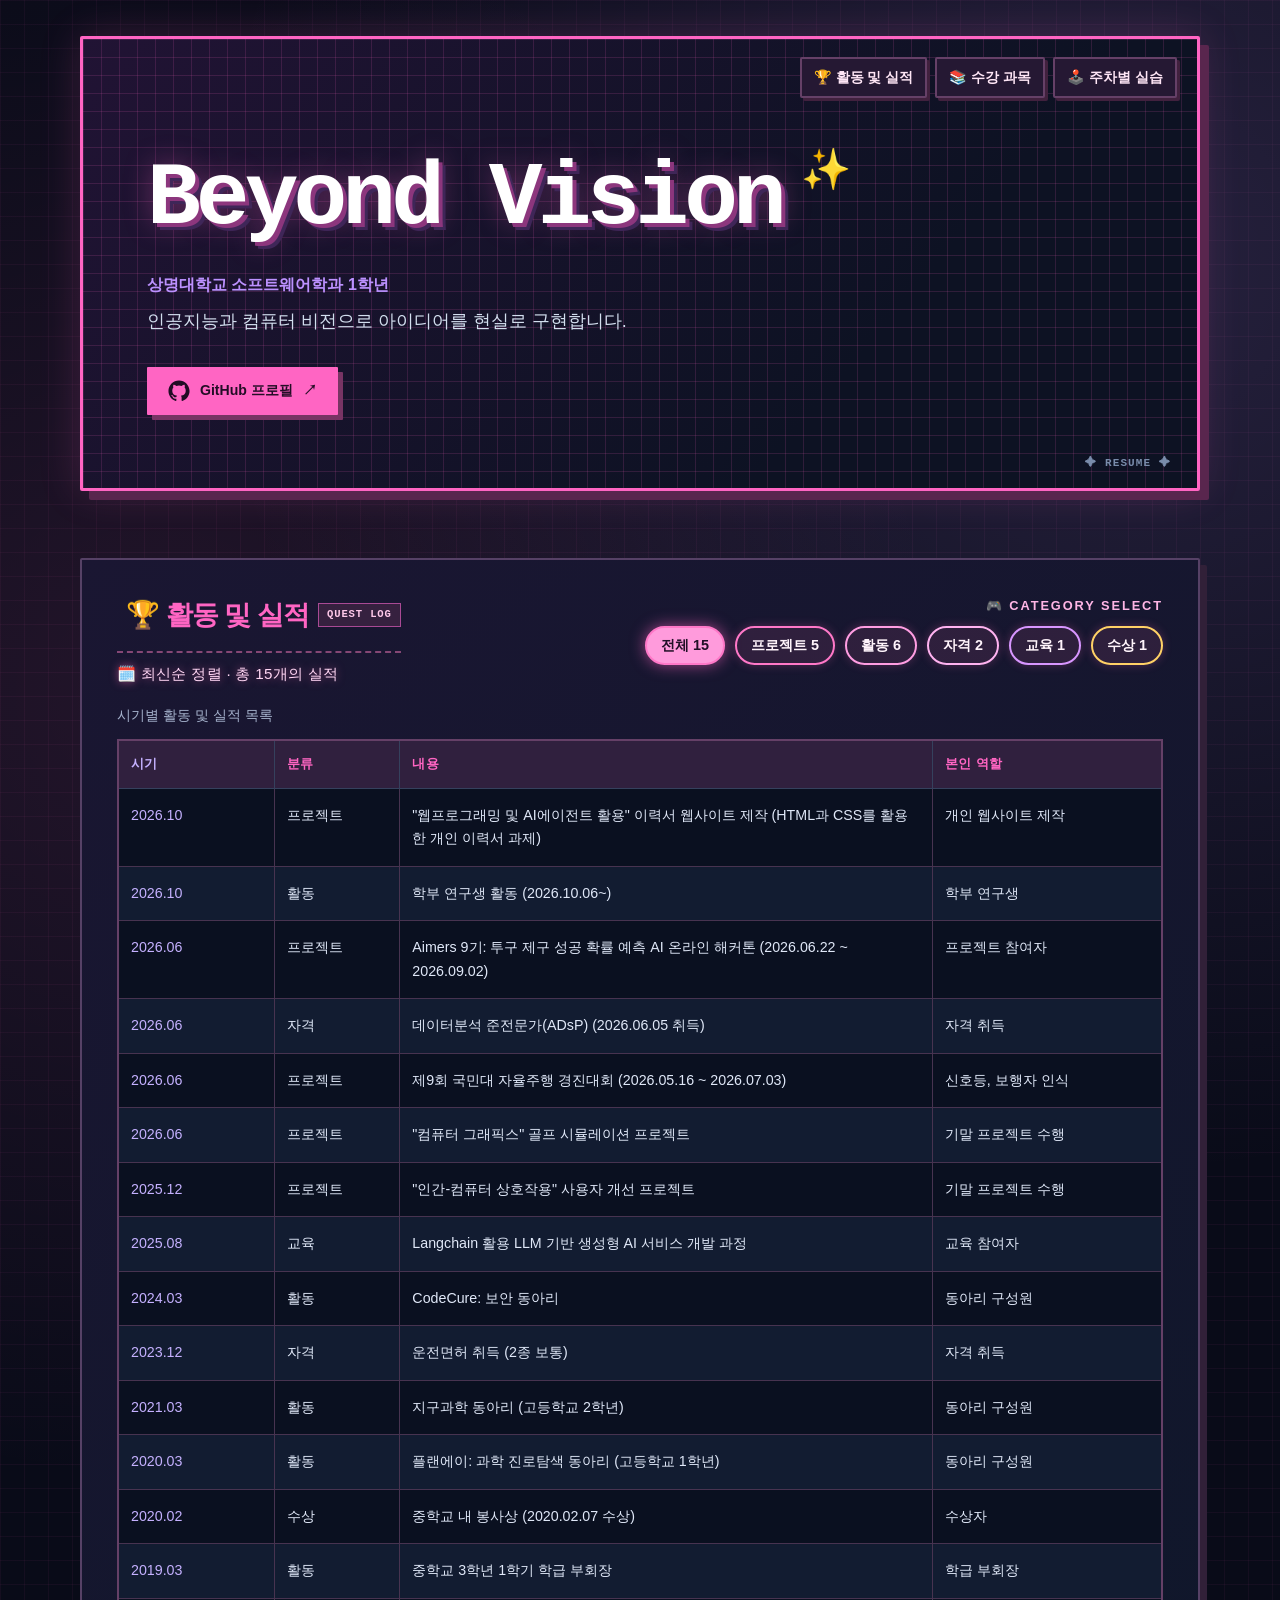
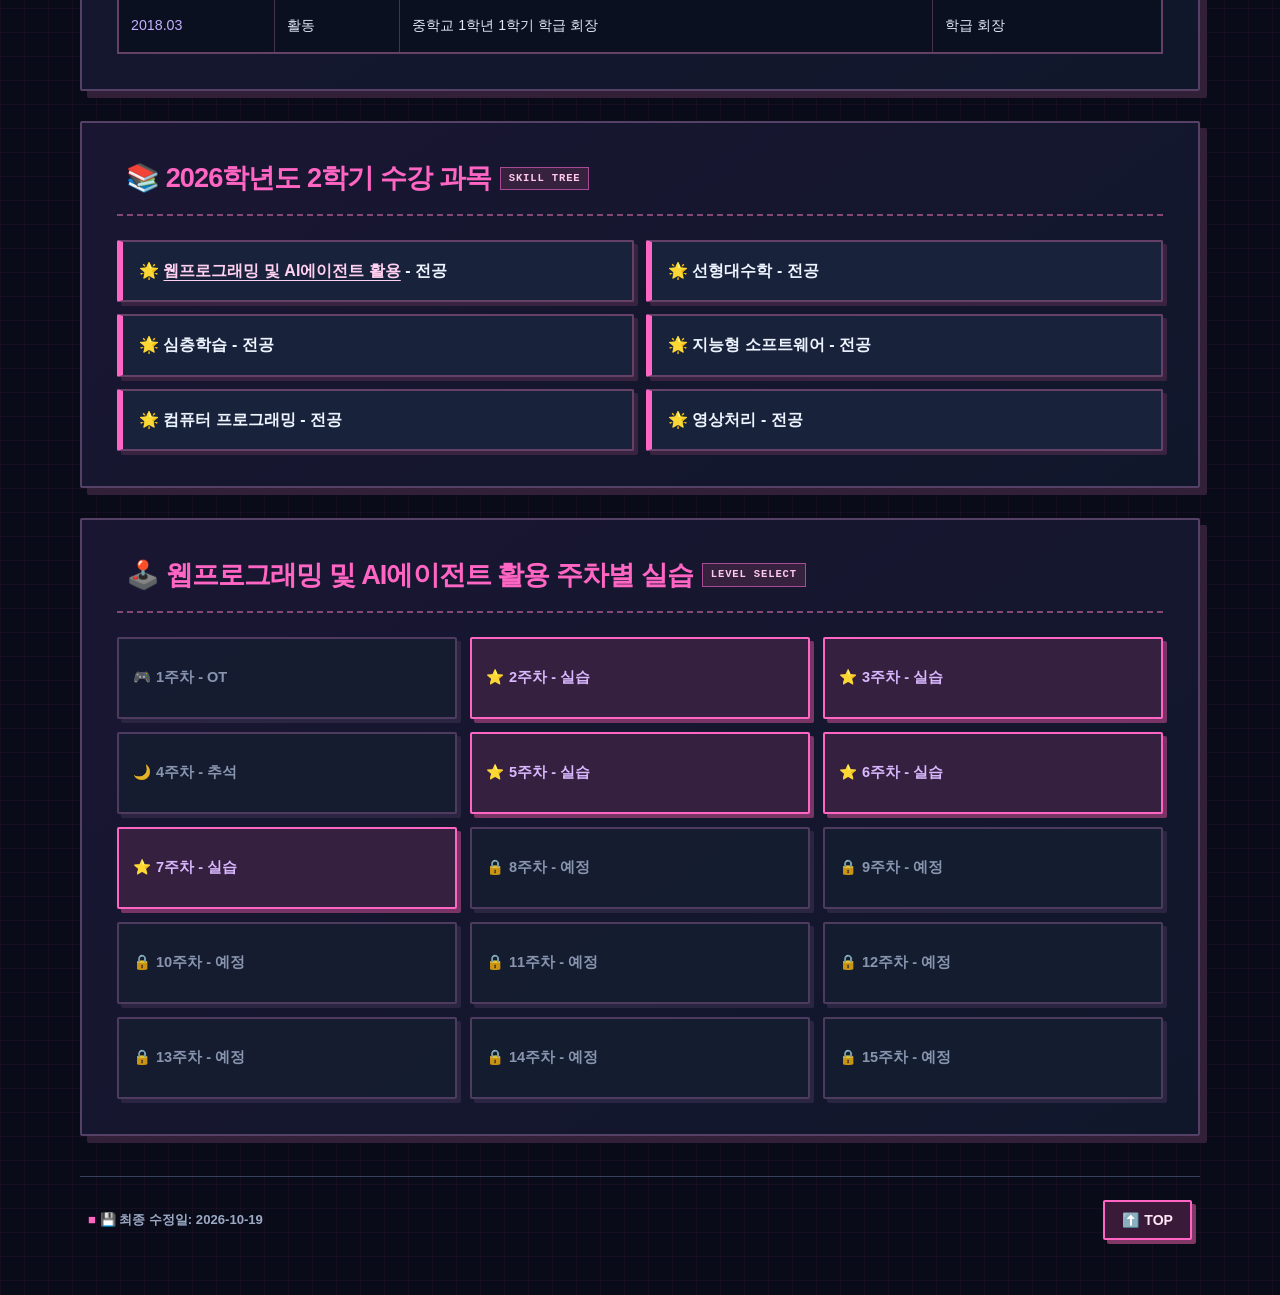
==== commit 651bb011: "resume5" ====
--- a/index.html
+++ b/index.html
@@ -2,94 +2,86 @@
 
 <html lang="ko">
 <head>
-<meta charset="utf-8"/>
-<meta content="width=device-width, initial-scale=1.0" name="viewport"/>
-<title>Beyond Vision | 개인 이력서</title>
+    <meta charset="utf-8"/>
+    <meta content="width=device-width, initial-scale=1.0" name="viewport"/>
+    <title>Beyond Vision | 개인 이력서</title>
 <link href="style.css" rel="stylesheet"/>
 <script defer="True" src="filter.js"></script>
 </head>
 
 <body>
-<!-- A-01: 상단 목차에서 각 섹션으로 이동 -->
-
-<!-- F-01: 소개 / F-02: GitHub -->
-<header id="top"><nav aria-label="이력서 목차" class="top-nav">
-
-<ul>
-    <li><a href="#achievements">🏆 활동 및 실적</a></li>
-    <li><a href="#courses">📚 수강 과목</a></li>
-    <li><a href="#web-weeks">🕹️ 주차별 실습</a></li>
-</ul>
-
-</nav>
-
-<h1>Beyond Vision<span aria-hidden="true" class="sparkle"> ✨</span></h1>
-<p>상명대학교 소프트웨어학과 3학년</p>
-<p>인공지능과 컴퓨터 비전으로 아이디어를 현실로 구현합니다.</p>
-<p><a class="github-profile" href="https://github.com/bansiyoung" rel="noopener noreferrer" target="_blank"><img alt="" class="github-mark" src="images/github-mark.svg"/> GitHub 프로필</a></p>
+    <header id="top"><nav aria-label="이력서 목차" class="top-nav">
+        <ul>
+            <li><a href="#achievements">🏆 활동 및 실적</a></li>
+            <li><a href="#courses">📚 수강 과목</a></li>
+            <li><a href="#web-weeks">🕹️ 주차별 실습</a></li>
+        </ul>
+    </nav>
+    <h1>Beyond Vision<span aria-hidden="true" class="sparkle"> ✨</span></h1>
+    <p>상명대학교 소프트웨어학과 1학년</p>
+    <p>인공지능과 컴퓨터 비전으로 아이디어를 현실로 구현합니다.</p>
+    <p><a class="github-profile" href="https://github.com/bansiyoung" rel="noopener noreferrer" target="_blank"><img alt="" class="github-mark" src="images/github-mark.svg"/> GitHub 프로필</a></p>
 </header>
 <main>
-<!-- F-03: 실적 목록 -->
-<section aria-labelledby="achievements-title" id="achievements"><div class="achievement-header"><div class="achievement-title-group"><h2 id="achievements-title">🏆 활동 및 실적 <span class="section-label">QUEST LOG</span></h2><p class="achievement-meta" id="achievement-summary">🗓️ 최신순 정렬 · 총 15개의 실적</p></div><div class="achievement-category-box"><p class="category-label">🎮 CATEGORY SELECT</p><div aria-label="실적 분류 필터" class="achievement-categories" role="group"><button aria-pressed="true" class="category-chip is-active" data-filter="전체" type="button">전체 15</button><button aria-pressed="false" class="category-chip" data-filter="프로젝트" type="button">프로젝트 5</button><button aria-pressed="false" class="category-chip" data-filter="활동" type="button">활동 6</button><button aria-pressed="false" class="category-chip" data-filter="자격" type="button">자격 2</button><button aria-pressed="false" class="category-chip" data-filter="교육" type="button">교육 1</button><button aria-pressed="false" class="category-chip" data-filter="수상" type="button">수상 1</button></div></div></div>
-<div class="table-wrapper">
-<table>
-<caption>시기별 활동 및 실적 목록</caption>
-<thead>
-<tr><th scope="col">시기</th><th scope="col">분류</th><th scope="col">내용</th><th scope="col">본인 역할</th></tr>
-</thead> 
-<tbody>
-<tr data-category="프로젝트"><td>2026.10</td><td>프로젝트</td><td>"웹프로그래밍 및 AI에이전트 활용" 이력서 웹사이트 제작 (HTML과 CSS를 활용한 개인 이력서 과제)</td><td>개인 웹사이트 제작</td></tr>
-<tr data-category="활동"><td>2026.10</td><td>활동</td><td>학부 연구생 활동 (2026.10.06~)</td><td>학부 연구생</td></tr>
-<tr data-category="프로젝트"><td>2026.06</td><td>프로젝트</td><td>Aimers 9기: 투구 제구 성공 확률 예측 AI 온라인 해커톤 (2026.06.22 ~ 2026.09.02)</td><td>프로젝트 참여자</td></tr>
-<tr data-category="자격"><td>2026.06</td><td>자격</td><td>데이터분석 준전문가(ADsP) (2026.06.05 취득)</td><td>자격 취득</td></tr>
-<tr data-category="프로젝트"><td>2026.06</td><td>프로젝트</td><td>제9회 국민대 자율주행 경진대회 (2026.05.16 ~ 2026.07.03)</td><td>신호등, 보행자 인식</td></tr>
-<tr data-category="프로젝트"><td>2026.06</td><td>프로젝트</td><td>"컴퓨터 그래픽스" 골프 시뮬레이션 프로젝트</td><td>기말 프로젝트 수행</td></tr>
-<tr data-category="프로젝트"><td>2025.12</td><td>프로젝트</td><td>"인간-컴퓨터 상호작용" 사용자 개선 프로젝트</td><td>기말 프로젝트 수행</td></tr>
-<tr data-category="교육"><td>2025.08</td><td>교육</td><td>Langchain 활용 LLM 기반 생성형 AI 서비스 개발 과정</td><td>교육 참여자</td></tr>
-<tr data-category="활동"><td>2024.03</td><td>활동</td><td>CodeCure: 보안 동아리</td><td>동아리 구성원</td></tr>
-<tr data-category="자격"><td>2023.12</td><td>자격</td><td>운전면허 취득 (2종 보통)</td><td>자격 취득</td></tr>
-<tr data-category="활동"><td>2021.03</td><td>활동</td><td>지구과학 동아리 (고등학교 2학년)</td><td>동아리 구성원</td></tr>
-<tr data-category="활동"><td>2020.03</td><td>활동</td><td>플랜에이: 과학 진로탐색 동아리 (고등학교 1학년)</td><td>동아리 구성원</td></tr>
-<tr data-category="수상"><td>2020.02</td><td>수상</td><td>중학교 내 봉사상 (2020.02.07 수상)</td><td>수상자</td></tr>
-<tr data-category="활동"><td>2019.03</td><td>활동</td><td>중학교 3학년 1학기 학급 부회장</td><td>학급 부회장</td></tr>
-<tr data-category="활동"><td>2018.03</td><td>활동</td><td>중학교 1학년 1학기 학급 회장</td><td>학급 회장</td></tr>
-</tbody>
-</table> 
-</div>
-</section>
-<!-- F-04: 수강 과목 -->
-<section aria-labelledby="courses-title" id="courses">
-<h2 id="courses-title">📚 2026학년도 2학기 수강 과목 <span class="section-label">SKILL TREE</span></h2>
-<ul>
-<li><a href="#web-weeks">웹프로그래밍 및 AI에이전트 활용</a> - 전공</li>
-<li>선형대수학 - 전공</li>
-<li>심층학습 - 전공</li>
-<li>지능형 소프트웨어 - 전공</li>
-<li>컴퓨터 프로그래밍 - 전공</li>
-<li>영상처리 - 전공</li>
-</ul>
-</section>
-<!-- F-05: 주차별 실습 -->
-<section aria-labelledby="web-weeks-title" id="web-weeks">
-<h2 id="web-weeks-title">🕹️ 웹프로그래밍 및 AI에이전트 활용 주차별 실습 <span class="section-label">LEVEL SELECT</span></h2>
-<ol>
-<li>1주차 - OT</li>
-<li><a href="doc01.html">2주차 - 실습</a></li>
-<li><a href="web/doc02.html">3주차 - 실습</a></li>
-<li>4주차 - 추석</li>
-<li><a href="doc05.html">5주차 - 실습</a></li>
-<li><a href="doc04.html">6주차 - 실습</a></li>
-<li><a href="doc07.html">7주차 - 실습</a></li>
-<li>8주차 - 예정</li><li>9주차 - 예정</li><li>10주차 - 예정</li>
-<li>11주차 - 예정</li><li>12주차 - 예정</li><li>13주차 - 예정</li>
-<li>14주차 - 예정</li><li>15주차 - 예정</li>
-</ol>
-</section>
+    <section aria-labelledby="achievements-title" id="achievements"><div class="achievement-header"><div class="achievement-title-group"><h2 id="achievements-title">🏆 활동 및 실적 <span class="section-label">QUEST LOG</span></h2><p class="achievement-meta" id="achievement-summary">🗓️ 최신순 정렬 · 총 15개의 실적</p></div><div class="achievement-category-box"><p class="category-label">🎮 CATEGORY SELECT</p><div aria-label="실적 분류 필터" class="achievement-categories" role="group"><button aria-pressed="true" class="category-chip is-active" data-filter="전체" type="button">전체 15</button><button aria-pressed="false" class="category-chip" data-filter="프로젝트" type="button">프로젝트 5</button><button aria-pressed="false" class="category-chip" data-filter="활동" type="button">활동 6</button><button aria-pressed="false" class="category-chip" data-filter="자격" type="button">자격 2</button><button aria-pressed="false" class="category-chip" data-filter="교육" type="button">교육 1</button><button aria-pressed="false" class="category-chip" data-filter="수상" type="button">수상 1</button></div></div></div>
+        <div class="table-wrapper">
+            <table>
+                <caption>시기별 활동 및 실적 목록</caption>
+                <thead>
+                    <tr><th scope="col">시기</th><th scope="col">분류</th><th scope="col">내용</th><th scope="col">본인 역할</th></tr>
+                </thead> 
+                <tbody>
+                    <tr data-category="프로젝트"><td>2026.10</td><td>프로젝트</td><td>"웹프로그래밍 및 AI에이전트 활용" 이력서 웹사이트 제작 (HTML과 CSS를 활용한 개인 이력서 과제)</td><td>개인 웹사이트 제작</td></tr>
+                    <tr data-category="활동"><td>2026.10</td><td>활동</td><td>학부 연구생 활동 (2026.10.06~)</td><td>학부 연구생</td></tr>
+                    <tr data-category="프로젝트"><td>2026.06</td><td>프로젝트</td><td>Aimers 9기: 투구 제구 성공 확률 예측 AI 온라인 해커톤 (2026.06.22 ~ 2026.09.02)</td><td>프로젝트 참여자</td></tr>
+                    <tr data-category="자격"><td>2026.06</td><td>자격</td><td>데이터분석 준전문가(ADsP) (2026.06.05 취득)</td><td>자격 취득</td></tr>
+                    <tr data-category="프로젝트"><td>2026.06</td><td>프로젝트</td><td>제9회 국민대 자율주행 경진대회 (2026.05.16 ~ 2026.07.03)</td><td>신호등, 보행자 인식</td></tr>
+                    <tr data-category="프로젝트"><td>2026.06</td><td>프로젝트</td><td>"컴퓨터 그래픽스" 골프 시뮬레이션 프로젝트</td><td>기말 프로젝트 수행</td></tr>
+                    <tr data-category="프로젝트"><td>2025.12</td><td>프로젝트</td><td>"인간-컴퓨터 상호작용" 사용자 개선 프로젝트</td><td>기말 프로젝트 수행</td></tr>
+                    <tr data-category="교육"><td>2025.08</td><td>교육</td><td>Langchain 활용 LLM 기반 생성형 AI 서비스 개발 과정</td><td>교육 참여자</td></tr>
+                    <tr data-category="활동"><td>2024.03</td><td>활동</td><td>CodeCure: 보안 동아리</td><td>동아리 구성원</td></tr>
+                    <tr data-category="자격"><td>2023.12</td><td>자격</td><td>운전면허 취득 (2종 보통)</td><td>자격 취득</td></tr>
+                    <tr data-category="활동"><td>2021.03</td><td>활동</td><td>지구과학 동아리 (고등학교 2학년)</td><td>동아리 구성원</td></tr>
+                    <tr data-category="활동"><td>2020.03</td><td>활동</td><td>플랜에이: 과학 진로탐색 동아리 (고등학교 1학년)</td><td>동아리 구성원</td></tr>
+                    <tr data-category="수상"><td>2020.02</td><td>수상</td><td>중학교 내 봉사상 (2020.02.07 수상)</td><td>수상자</td></tr>
+                    <tr data-category="활동"><td>2019.03</td><td>활동</td><td>중학교 3학년 1학기 학급 부회장</td><td>학급 부회장</td></tr>
+                    <tr data-category="활동"><td>2018.03</td><td>활동</td><td>중학교 1학년 1학기 학급 회장</td><td>학급 회장</td></tr>
+                </tbody>
+            </table> 
+        </div>
+    </section>
+    <section aria-labelledby="courses-title" id="courses">
+        <h2 id="courses-title">📚 2026학년도 2학기 수강 과목 <span class="section-label">SKILL TREE</span></h2>
+        <ul>
+            <li><a href="#web-weeks">웹프로그래밍 및 AI에이전트 활용</a> - 전공</li>
+            <li>선형대수학 - 전공</li>
+            <li>심층학습 - 전공</li>
+            <li>지능형 소프트웨어 - 전공</li>
+            <li>컴퓨터 프로그래밍 - 전공</li>
+            <li>영상처리 - 전공</li>
+        </ul>
+    </section>
+    <section aria-labelledby="web-weeks-title" id="web-weeks">
+        <h2 id="web-weeks-title">🕹️ 웹프로그래밍 및 AI에이전트 활용 주차별 실습 <span class="section-label">LEVEL SELECT</span></h2>
+        <ol>
+            <li>1주차 - OT</li>
+            <li><a href="doc01.html">2주차 - 실습</a></li>
+            <li><a href="web/doc02.html">3주차 - 실습</a></li>
+            <li>4주차 - 추석</li>
+            <li><a href="doc05.html">5주차 - 실습</a></li>
+            <li><a href="doc04.html">6주차 - 실습</a></li>
+            <li><a href="doc07.html">7주차 - 실습</a></li>
+            <li>8주차 - 예정</li>
+            <li>9주차 - 예정</li>
+            <li>10주차 - 예정</li>
+            <li>11주차 - 예정</li><li>12주차 - 예정</li><li>13주차 - 예정</li>
+            <li>14주차 - 예정</li><li>15주차 - 예정</li>
+        </ol>
+    </section>
 </main>
-<!-- F-06: 최종 수정일 / A-02: 맨 위로 가기 -->
 <footer>
-<p>💾 최종 수정일: 2026-10-18</p>
-<a aria-label="페이지 맨 위로 이동" class="back-to-top" href="#top">⬆️ TOP</a>
+    <p>💾 최종 수정일: 2026-10-19</p>
+    <a aria-label="페이지 맨 위로 이동" class="back-to-top" href="#top">⬆️ TOP</a>
 </footer>
 
 <script>
@@ -109,7 +101,6 @@
             link.classList.add("week-clicked");
         });
     });
-</script>
-
+    </script>
 </body>
 </html>
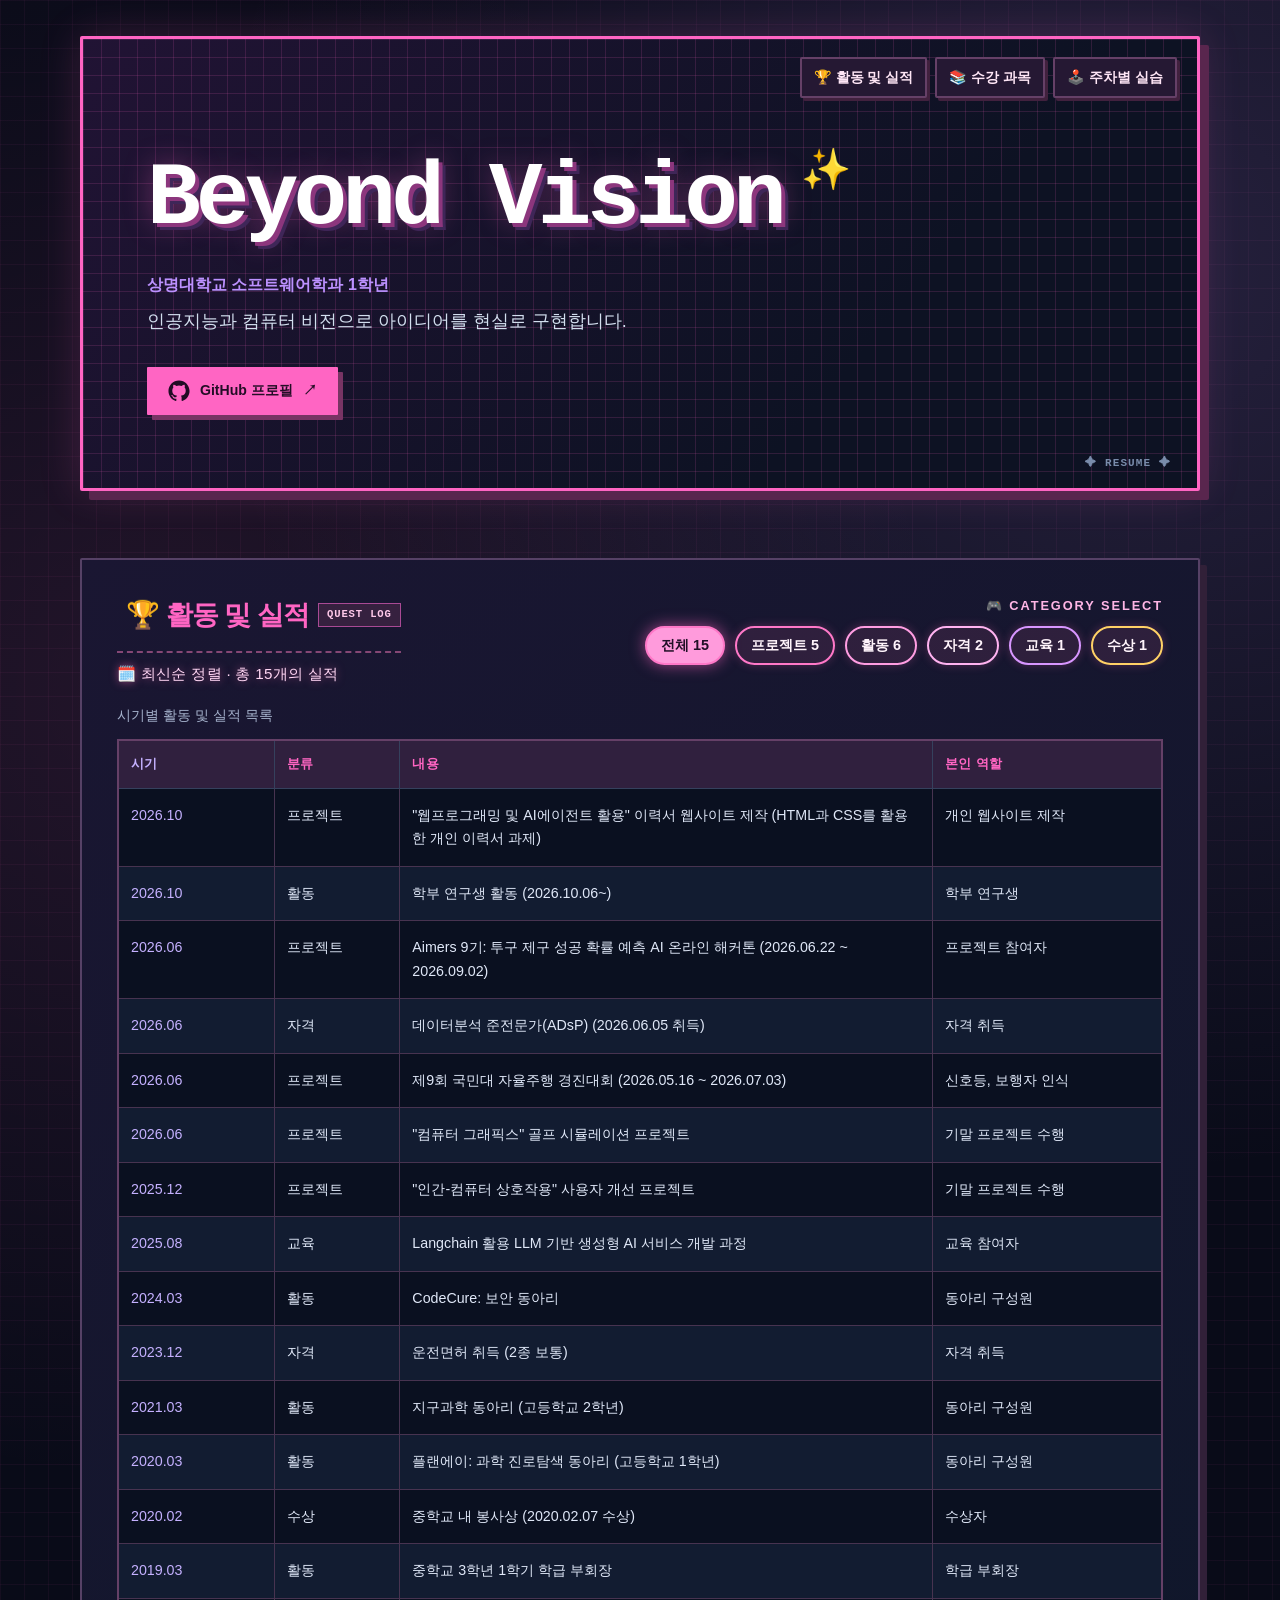
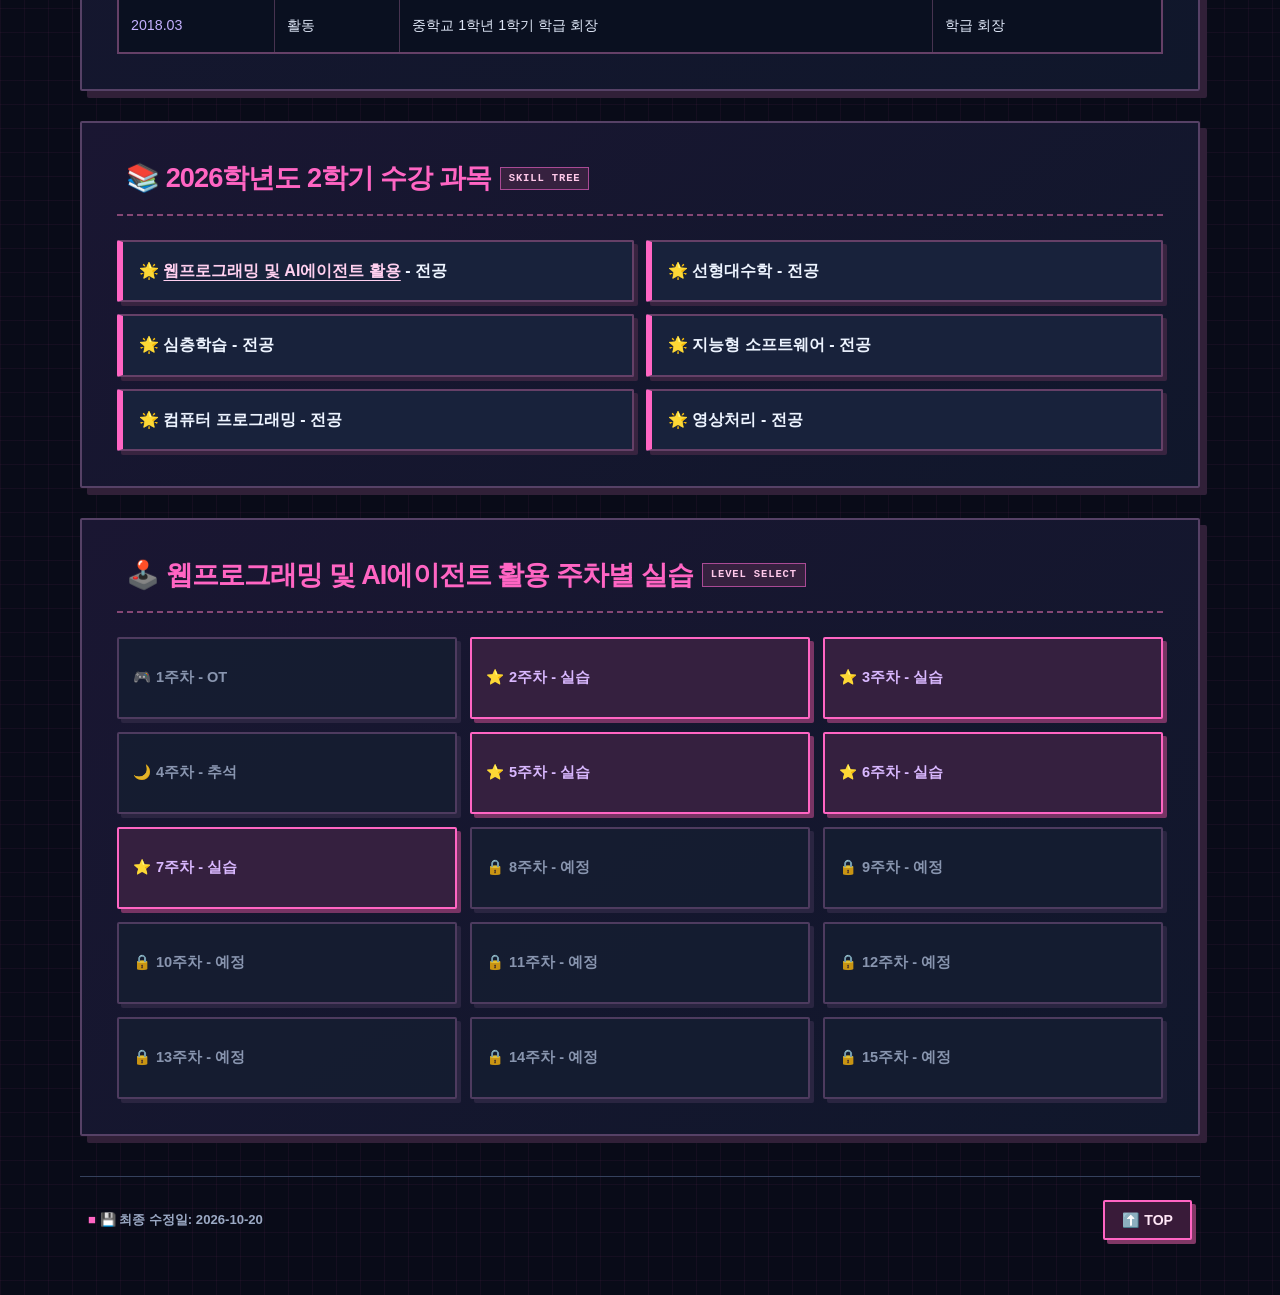
==== commit 2627d36c: "resume6" ====
--- a/index.html
+++ b/index.html
@@ -23,7 +23,18 @@
     <p><a class="github-profile" href="https://github.com/bansiyoung" rel="noopener noreferrer" target="_blank"><img alt="" class="github-mark" src="images/github-mark.svg"/> GitHub 프로필</a></p>
 </header>
 <main>
-    <section aria-labelledby="achievements-title" id="achievements"><div class="achievement-header"><div class="achievement-title-group"><h2 id="achievements-title">🏆 활동 및 실적 <span class="section-label">QUEST LOG</span></h2><p class="achievement-meta" id="achievement-summary">🗓️ 최신순 정렬 · 총 15개의 실적</p></div><div class="achievement-category-box"><p class="category-label">🎮 CATEGORY SELECT</p><div aria-label="실적 분류 필터" class="achievement-categories" role="group"><button aria-pressed="true" class="category-chip is-active" data-filter="전체" type="button">전체 15</button><button aria-pressed="false" class="category-chip" data-filter="프로젝트" type="button">프로젝트 5</button><button aria-pressed="false" class="category-chip" data-filter="활동" type="button">활동 6</button><button aria-pressed="false" class="category-chip" data-filter="자격" type="button">자격 2</button><button aria-pressed="false" class="category-chip" data-filter="교육" type="button">교육 1</button><button aria-pressed="false" class="category-chip" data-filter="수상" type="button">수상 1</button></div></div></div>
+    <section aria-labelledby="achievements-title" id="achievements">
+        <div class="achievement-header">
+            <div class="achievement-title-group">
+                <h2 id="achievements-title">🏆 활동 및 실적 <span class="section-label">QUEST LOG</span></h2>
+                <p class="achievement-meta" id="achievement-summary">🗓️ 최신순 정렬 · 총 15개의 실적</p></div>
+                <div class="achievement-category-box"><p class="category-label">🎮 CATEGORY SELECT</p>
+                    <div aria-label="실적 분류 필터" class="achievement-categories" role="group"><button aria-pressed="true" class="category-chip is-active" data-filter="전체" type="button">전체 15</button>
+                        <button aria-pressed="false" class="category-chip" data-filter="프로젝트" type="button">프로젝트 5</button>
+                        <button aria-pressed="false" class="category-chip" data-filter="활동" type="button">활동 6</button>
+                        <button aria-pressed="false" class="category-chip" data-filter="자격" type="button">자격 2</button>
+                        <button aria-pressed="false" class="category-chip" data-filter="교육" type="button">교육 1</button>
+                        <button aria-pressed="false" class="category-chip" data-filter="수상" type="button">수상 1</button></div></div></div>
         <div class="table-wrapper">
             <table>
                 <caption>시기별 활동 및 실적 목록</caption>
@@ -80,12 +91,12 @@
     </section>
 </main>
 <footer>
-    <p>💾 최종 수정일: 2026-10-19</p>
+    <p>💾 최종 수정일: 2026-10-20</p>
     <a aria-label="페이지 맨 위로 이동" class="back-to-top" href="#top">⬆️ TOP</a>
 </footer>
 
 <script>
-    const weekLinks = document.querySelectorAll("#web-weeks a");
+    const weekLinks = document.querySelectorAll("#web-weeks a"); 
 
     weekLinks.forEach(function(link, index) {
         const key = "clicked-week-" + index;
